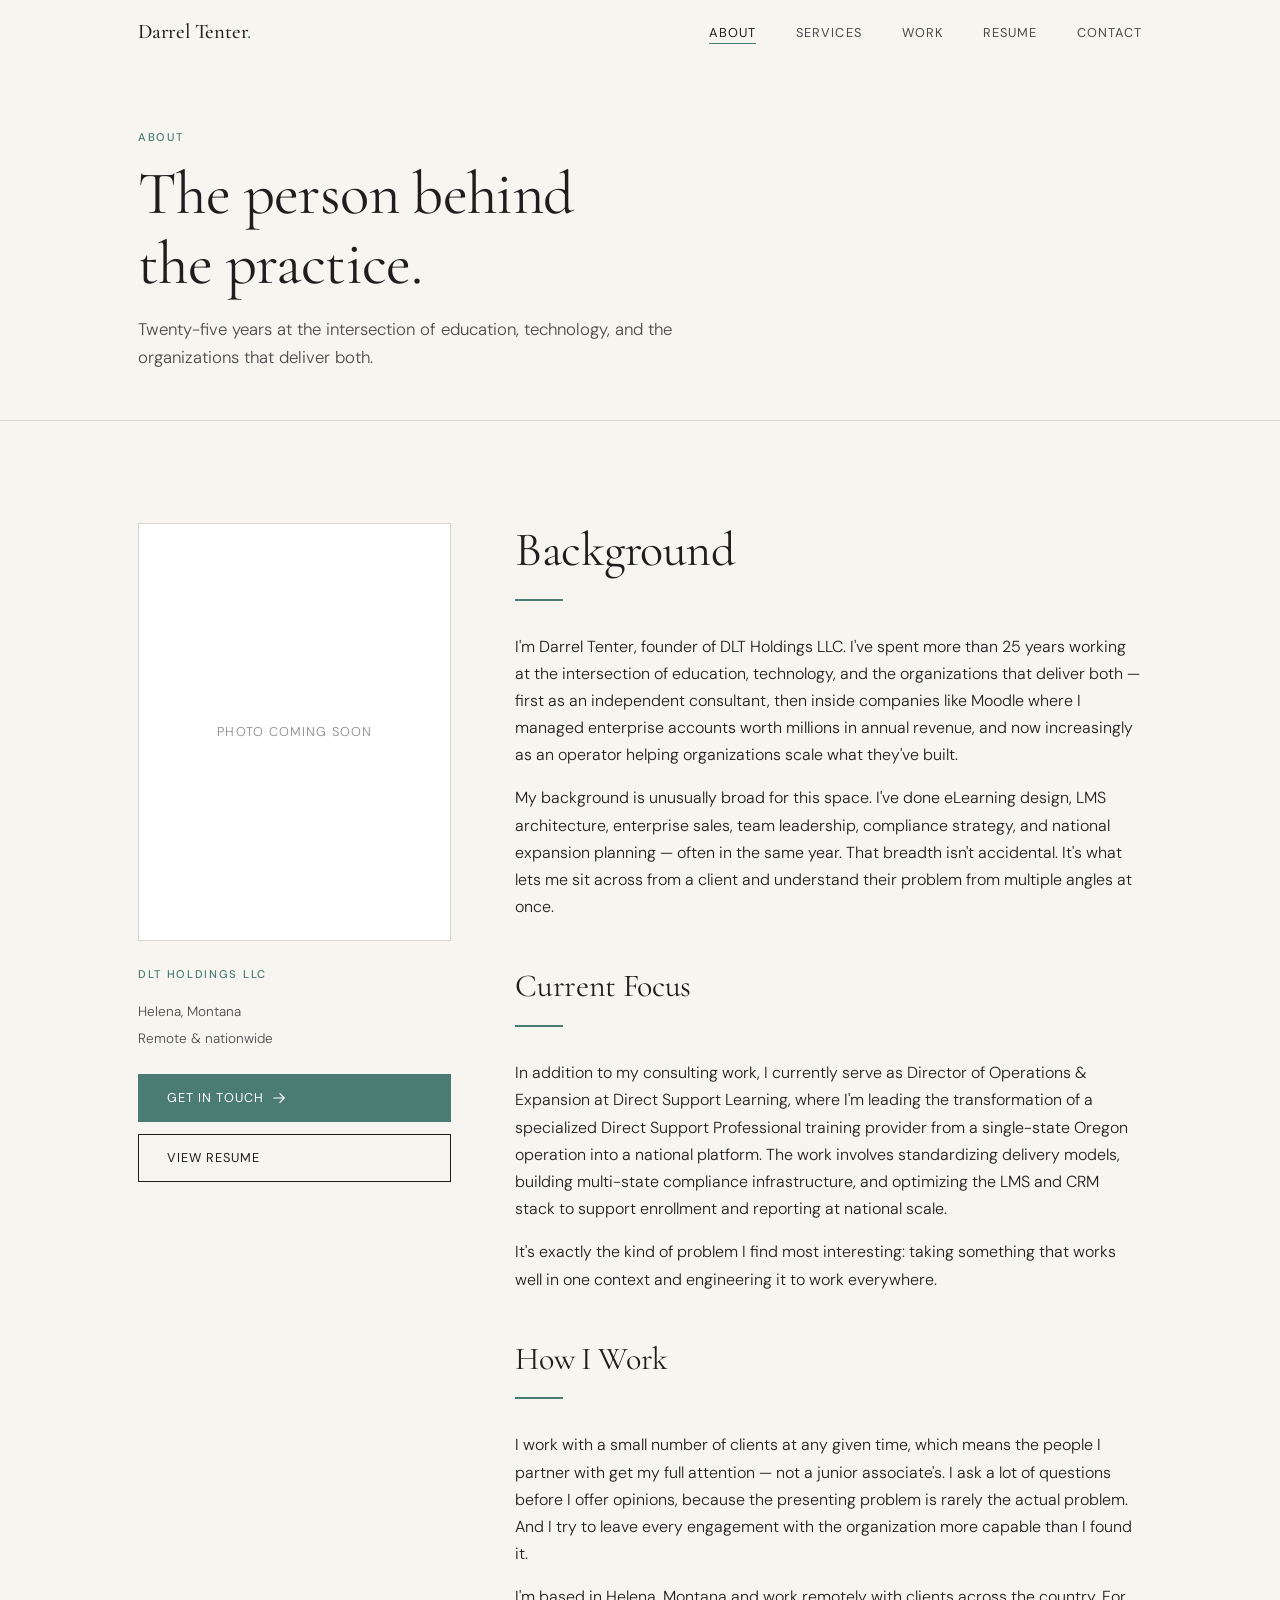
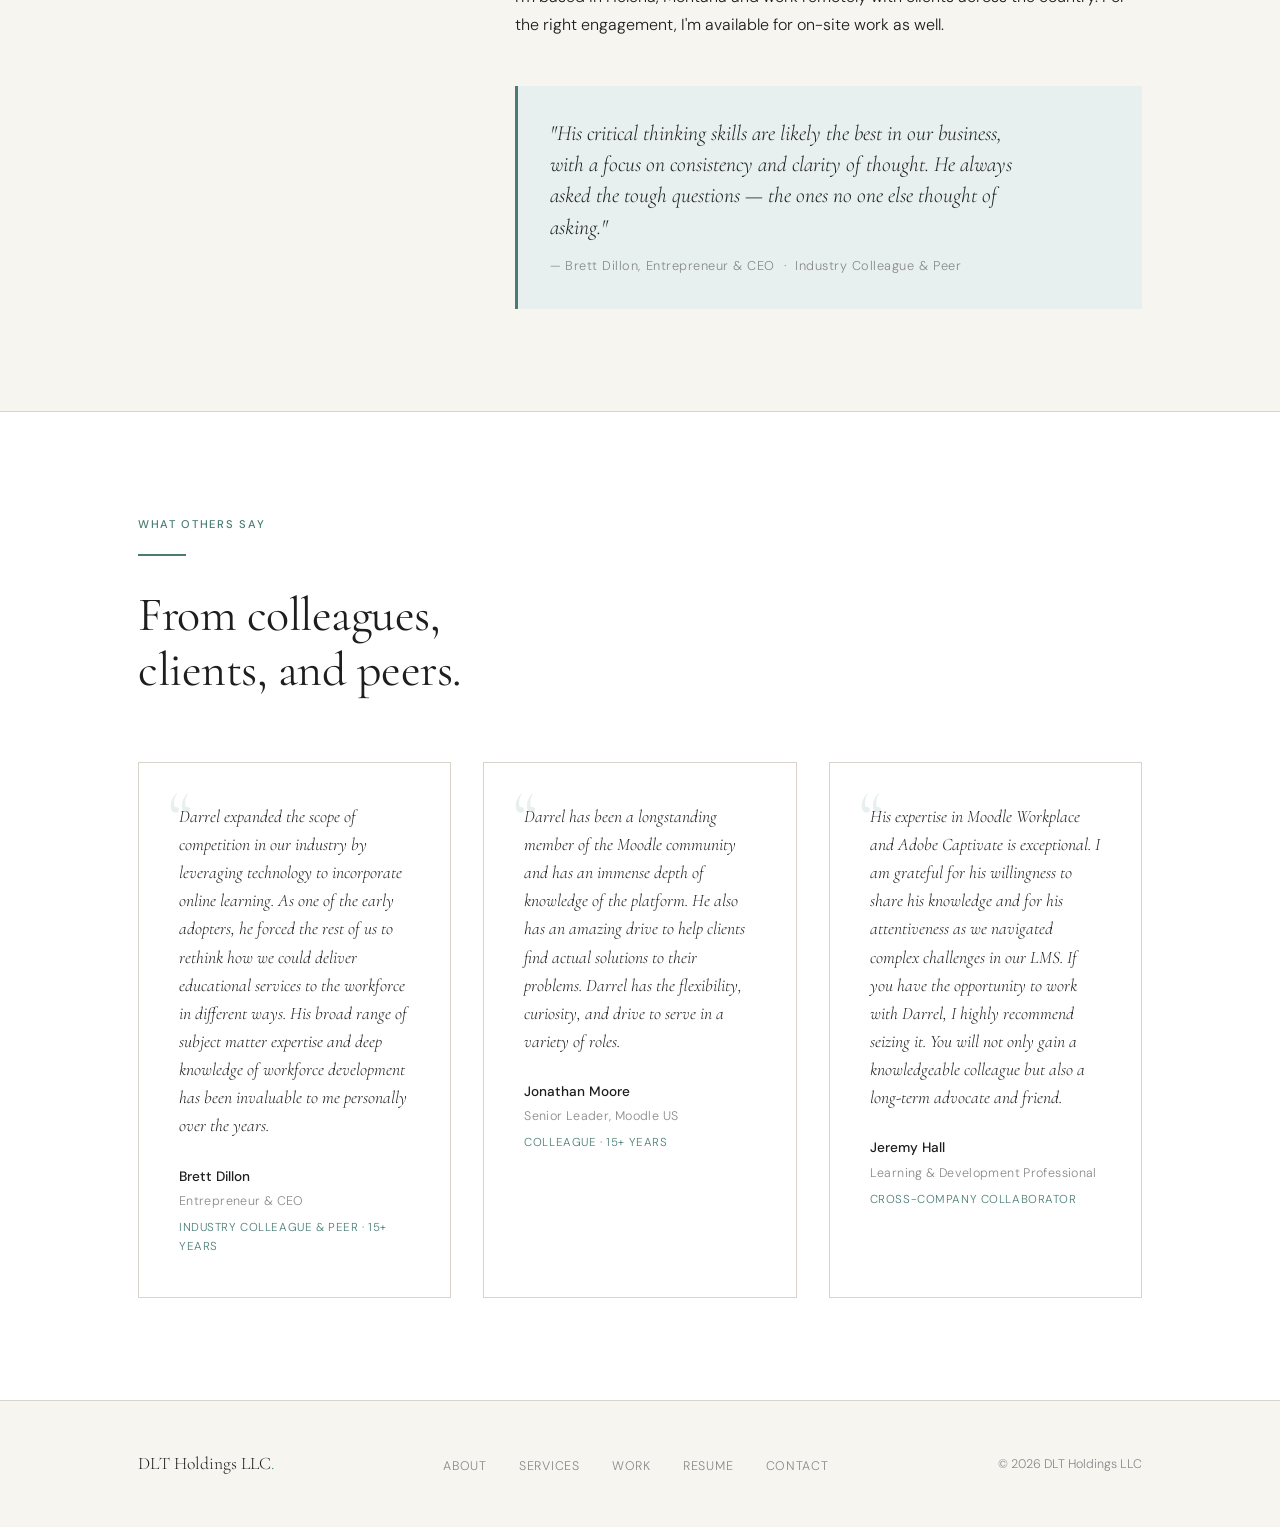
==== about.html @ 59900fb8 "Initial commit" ====
<!DOCTYPE html>
<html lang="en">
<head>
  <meta charset="UTF-8">
  <meta name="viewport" content="width=device-width, initial-scale=1.0">
  <meta name="description" content="About Darrel Tenter — EdTech consultant and strategic advisor. DLT Holdings LLC.">
  <link rel="icon" type="image/x-icon" href="favicon.ico">
  <title>About — Darrel Tenter</title>
  <link rel="stylesheet" href="css/styles.css">
</head>
<body>

  <nav class="site-nav" role="navigation" aria-label="Main navigation">
    <div class="nav-inner">
      <a href="index.html" class="nav-logo">Darrel Tenter<span>.</span></a>
      <ul class="nav-links">
        <li><a href="about.html">About</a></li>
        <li><a href="services.html">Services</a></li>
        <li><a href="work.html">Work</a></li>
        <li><a href="resume.html">Resume</a></li>
        <li><a href="contact.html">Contact</a></li>
      </ul>
      <button class="nav-toggle" aria-label="Toggle menu" aria-expanded="false">
        <span></span><span></span><span></span>
      </button>
    </div>
  </nav>
  <div class="nav-mobile" role="dialog" aria-label="Mobile navigation">
    <ul>
      <li><a href="about.html">About</a></li>
      <li><a href="services.html">Services</a></li>
      <li><a href="work.html">Work</a></li>
      <li><a href="resume.html">Resume</a></li>
      <li><a href="contact.html">Contact</a></li>
    </ul>
  </div>

  <main>

    <div class="page-hero">
      <div class="container">
        <span class="label">About</span>
        <h1>The person behind<br>the practice.</h1>
        <p>Twenty-five years at the intersection of education, technology, and the organizations that deliver both.</p>
      </div>
    </div>

    <section>
      <div class="container">
        <div class="about-grid">

          <div class="about-sidebar fade-up">
            <div class="about-photo">
              <!-- To add your photo: save it as assets/darrel-tenter.jpg, then replace the div below with:
                   <img src="assets/darrel-tenter.jpg" alt="Darrel Tenter"> -->
              <div class="about-photo-placeholder">Photo Coming Soon</div>
            </div>
            <div style="margin-top: 1.5rem;">
              <p class="label" style="margin-bottom: 0.25rem;">DLT Holdings LLC</p>
              <p style="font-size: 0.85rem; color: var(--mid);">Helena, Montana</p>
              <p style="font-size: 0.85rem; color: var(--mid); margin-top: 0.25rem;">Remote &amp; nationwide</p>
            </div>
            <div style="margin-top: 1.5rem; display: flex; flex-direction: column; gap: 0.75rem;">
              <a href="contact.html" class="btn btn-accent">Get in Touch
                <svg xmlns="http://www.w3.org/2000/svg" fill="none" viewBox="0 0 24 24" stroke-width="2" stroke="currentColor" style="width:14px;height:14px;"><path stroke-linecap="round" stroke-linejoin="round" d="M13.5 4.5 21 12m0 0-7.5 7.5M21 12H3"/></svg>
              </a>
              <a href="resume.html" class="btn">View Resume</a>
            </div>
          </div>

          <div class="about-content fade-up">

            <h2>Background</h2>
            <div class="rule"></div>
            <p>
              I'm Darrel Tenter, founder of DLT Holdings LLC. I've spent more than 25 years working
              at the intersection of education, technology, and the organizations that deliver both —
              first as an independent consultant, then inside companies like Moodle where I managed
              enterprise accounts worth millions in annual revenue, and now increasingly as an
              operator helping organizations scale what they've built.
            </p>
            <p>
              My background is unusually broad for this space. I've done eLearning design, LMS
              architecture, enterprise sales, team leadership, compliance strategy, and national
              expansion planning — often in the same year. That breadth isn't accidental. It's what
              lets me sit across from a client and understand their problem from multiple angles at once.
            </p>

            <h3 style="margin-top: 3rem; margin-bottom: 0.5rem;">Current Focus</h3>
            <div class="rule"></div>
            <p>
              In addition to my consulting work, I currently serve as Director of Operations &amp;
              Expansion at Direct Support Learning, where I'm leading the transformation of a
              specialized Direct Support Professional training provider from a single-state Oregon
              operation into a national platform. The work involves standardizing delivery models,
              building multi-state compliance infrastructure, and optimizing the LMS and CRM stack
              to support enrollment and reporting at national scale.
            </p>
            <p>
              It's exactly the kind of problem I find most interesting: taking something that works
              well in one context and engineering it to work everywhere.
            </p>

            <h3 style="margin-top: 3rem; margin-bottom: 0.5rem;">How I Work</h3>
            <div class="rule"></div>
            <p>
              I work with a small number of clients at any given time, which means the people
              I partner with get my full attention — not a junior associate's. I ask a lot of
              questions before I offer opinions, because the presenting problem is rarely the
              actual problem. And I try to leave every engagement with the organization more
              capable than I found it.
            </p>
            <p>
              I'm based in Helena, Montana and work remotely with clients across the country.
              For the right engagement, I'm available for on-site work as well.
            </p>

            <div style="margin-top: 3rem; padding: 2rem; background: var(--accent-light); border-left: 3px solid var(--accent);">
              <p style="font-family: var(--font-display); font-size: 1.35rem; font-style: italic; line-height: 1.45; color: var(--charcoal); max-width: 52ch;">
                "His critical thinking skills are likely the best in our business, with a focus on
                consistency and clarity of thought. He always asked the tough questions — the ones
                no one else thought of asking."
              </p>
              <p style="margin-top: 0.75rem; font-size: 0.8rem; color: var(--muted); letter-spacing: 0.04em;">— Brett Dillon, Entrepreneur &amp; CEO &nbsp;·&nbsp; Industry Colleague &amp; Peer</p>
            </div>

          </div>
        </div>
      </div>
    </section>

    <!-- Testimonials -->
    <section style="background: var(--white); border-top: 1px solid var(--rule);">
      <div class="container">
        <div class="section-header fade-up">
          <span class="label">What Others Say</span>
          <div class="rule"></div>
          <h2>From colleagues,<br>clients, and peers.</h2>
        </div>
        <div class="testimonials-grid">

          <div class="testimonial-card fade-up">
            <p class="testimonial-text">
              Darrel expanded the scope of competition in our industry by leveraging technology
              to incorporate online learning. As one of the early adopters, he forced the rest of
              us to rethink how we could deliver educational services to the workforce in different
              ways. His broad range of subject matter expertise and deep knowledge of workforce
              development has been invaluable to me personally over the years.
            </p>
            <div class="testimonial-attribution">
              <span class="testimonial-name">Brett Dillon</span>
              <span class="testimonial-role">Entrepreneur &amp; CEO</span>
              <span class="testimonial-relation">Industry Colleague &amp; Peer · 15+ years</span>
            </div>
          </div>

          <div class="testimonial-card fade-up">
            <p class="testimonial-text">
              Darrel has been a longstanding member of the Moodle community and has an immense
              depth of knowledge of the platform. He also has an amazing drive to help clients
              find actual solutions to their problems. Darrel has the flexibility, curiosity, and
              drive to serve in a variety of roles.
            </p>
            <div class="testimonial-attribution">
              <span class="testimonial-name">Jonathan Moore</span>
              <span class="testimonial-role">Senior Leader, Moodle US</span>
              <span class="testimonial-relation">Colleague · 15+ years</span>
            </div>
          </div>

          <div class="testimonial-card fade-up">
            <p class="testimonial-text">
              His expertise in Moodle Workplace and Adobe Captivate is exceptional. I am grateful
              for his willingness to share his knowledge and for his attentiveness as we navigated
              complex challenges in our LMS. If you have the opportunity to work with Darrel, I
              highly recommend seizing it. You will not only gain a knowledgeable colleague but
              also a long-term advocate and friend.
            </p>
            <div class="testimonial-attribution">
              <span class="testimonial-name">Jeremy Hall</span>
              <span class="testimonial-role">Learning &amp; Development Professional</span>
              <span class="testimonial-relation">Cross-company Collaborator</span>
            </div>
          </div>

        </div>
      </div>
    </section>

  </main>

  <footer class="site-footer">
    <div class="container">
      <div class="footer-inner">
        <div class="footer-logo">DLT Holdings LLC<span>.</span></div>
        <ul class="footer-nav">
          <li><a href="about.html">About</a></li>
          <li><a href="services.html">Services</a></li>
          <li><a href="work.html">Work</a></li>
          <li><a href="resume.html">Resume</a></li>
          <li><a href="contact.html">Contact</a></li>
        </ul>
        <p class="footer-copy">&copy; <span class="footer-year"></span> DLT Holdings LLC</p>
      </div>
    </div>
  </footer>

  <script src="js/main.js"></script>
</body>
</html>
---- css/styles.css ----
/* ============================================
   DLT Holdings LLC — Main Stylesheet
   darreltenter.com
   ============================================ */

@import url('https://fonts.googleapis.com/css2?family=Cormorant+Garamond:ital,wght@0,300;0,400;0,500;0,600;1,300;1,400&family=DM+Sans:wght@300;400;500&display=swap');

/* ── Variables ── */
:root {
  --cream:       #f7f5f0;
  --white:       #ffffff;
  --charcoal:    #1e1e1e;
  --mid:         #4a4a4a;
  --muted:       #8a8a8a;
  --rule:        #d8d4cc;
  --accent:      #4a7c74;
  --accent-light:#e8f0ef;
  --accent-dark: #355a54;

  --font-display: 'Cormorant Garamond', Georgia, serif;
  --font-body:    'DM Sans', system-ui, sans-serif;

  --max-width: 1100px;
  --gap:       clamp(1.5rem, 4vw, 3rem);
  --section:   clamp(4rem, 8vw, 8rem);
}

/* ── Reset ── */
*, *::before, *::after { box-sizing: border-box; margin: 0; padding: 0; }
html { scroll-behavior: smooth; }
body {
  background: var(--cream);
  color: var(--charcoal);
  font-family: var(--font-body);
  font-size: 1rem;
  font-weight: 300;
  line-height: 1.7;
  -webkit-font-smoothing: antialiased;
}
img { display: block; max-width: 100%; }
a { color: inherit; text-decoration: none; }

/* ── Typography ── */
h1, h2, h3, h4 {
  font-family: var(--font-display);
  font-weight: 400;
  line-height: 1.15;
  letter-spacing: -0.01em;
}
h1 { font-size: clamp(2.8rem, 6vw, 5rem); }
h2 { font-size: clamp(2rem, 4vw, 3rem); }
h3 { font-size: clamp(1.4rem, 2.5vw, 2rem); }
h4 { font-size: 1.25rem; font-weight: 500; font-family: var(--font-body); letter-spacing: 0; }

p { max-width: 65ch; }
p + p { margin-top: 1rem; }

.label {
  font-family: var(--font-body);
  font-size: 0.7rem;
  font-weight: 500;
  letter-spacing: 0.15em;
  text-transform: uppercase;
  color: var(--accent);
}

/* ── Layout ── */
.container {
  width: 100%;
  max-width: var(--max-width);
  margin: 0 auto;
  padding: 0 var(--gap);
}

section {
  padding: var(--section) 0;
}

.rule {
  width: 48px;
  height: 2px;
  background: var(--accent);
  margin: 1.25rem 0 2rem;
}

/* ── Navigation ── */
.site-nav {
  position: fixed;
  top: 0;
  left: 0;
  right: 0;
  z-index: 100;
  background: rgba(247, 245, 240, 0.92);
  backdrop-filter: blur(10px);
  -webkit-backdrop-filter: blur(10px);
  border-bottom: 1px solid transparent;
  transition: border-color 0.3s;
}
.site-nav.scrolled {
  border-bottom-color: var(--rule);
}
.nav-inner {
  display: flex;
  align-items: center;
  justify-content: space-between;
  height: 64px;
  max-width: var(--max-width);
  margin: 0 auto;
  padding: 0 var(--gap);
}
.nav-logo {
  font-family: var(--font-display);
  font-size: 1.3rem;
  font-weight: 500;
  letter-spacing: -0.01em;
  color: var(--charcoal);
  transition: color 0.2s;
}
.nav-logo:hover { color: var(--accent); }
.nav-logo span { color: var(--accent); }

.nav-links {
  display: flex;
  gap: 2.5rem;
  list-style: none;
}
.nav-links a {
  font-size: 0.8rem;
  font-weight: 400;
  letter-spacing: 0.08em;
  text-transform: uppercase;
  color: var(--mid);
  transition: color 0.2s;
  position: relative;
}
.nav-links a::after {
  content: '';
  position: absolute;
  bottom: -3px;
  left: 0;
  width: 0;
  height: 1px;
  background: var(--accent);
  transition: width 0.2s;
}
.nav-links a:hover { color: var(--charcoal); }
.nav-links a:hover::after { width: 100%; }
.nav-links a.active { color: var(--charcoal); }
.nav-links a.active::after { width: 100%; }

/* Hamburger */
.nav-toggle {
  display: none;
  flex-direction: column;
  gap: 5px;
  cursor: pointer;
  padding: 4px;
  background: none;
  border: none;
}
.nav-toggle span {
  display: block;
  width: 24px;
  height: 1.5px;
  background: var(--charcoal);
  transition: all 0.25s;
}
.nav-toggle.open span:nth-child(1) { transform: translateY(6.5px) rotate(45deg); }
.nav-toggle.open span:nth-child(2) { opacity: 0; }
.nav-toggle.open span:nth-child(3) { transform: translateY(-6.5px) rotate(-45deg); }

/* Mobile nav */
.nav-mobile {
  display: none;
  position: fixed;
  top: 64px;
  left: 0;
  right: 0;
  background: var(--cream);
  border-bottom: 1px solid var(--rule);
  padding: 1.5rem var(--gap) 2rem;
  z-index: 99;
  transform: translateY(-10px);
  opacity: 0;
  transition: all 0.25s ease;
  pointer-events: none;
}
.nav-mobile.open {
  transform: translateY(0);
  opacity: 1;
  pointer-events: all;
}
.nav-mobile ul {
  list-style: none;
  display: flex;
  flex-direction: column;
  gap: 1.25rem;
}
.nav-mobile a {
  font-size: 1.1rem;
  font-family: var(--font-display);
  color: var(--charcoal);
}

/* ── Buttons ── */
.btn {
  display: inline-flex;
  align-items: center;
  gap: 0.5rem;
  padding: 0.75rem 1.75rem;
  font-family: var(--font-body);
  font-size: 0.8rem;
  font-weight: 400;
  letter-spacing: 0.08em;
  text-transform: uppercase;
  border: 1.5px solid var(--charcoal);
  background: transparent;
  color: var(--charcoal);
  cursor: pointer;
  transition: all 0.25s;
}
.btn:hover {
  background: var(--charcoal);
  color: var(--cream);
}
.btn-accent {
  background: var(--accent);
  border-color: var(--accent);
  color: var(--white);
}
.btn-accent:hover {
  background: var(--accent-dark);
  border-color: var(--accent-dark);
  color: var(--white);
}
.btn svg {
  width: 14px;
  height: 14px;
  transition: transform 0.2s;
}
.btn:hover svg { transform: translateX(3px); }

/* ── Hero (home page) ── */
.hero {
  padding-top: calc(64px + var(--section));
  padding-bottom: var(--section);
  min-height: 90vh;
  display: flex;
  align-items: center;
}
.hero-inner {
  display: grid;
  grid-template-columns: 1fr 1fr;
  gap: 4rem;
  align-items: center;
}
.hero-eyebrow {
  display: flex;
  align-items: center;
  gap: 1rem;
  margin-bottom: 1.5rem;
}
.hero-eyebrow::before {
  content: '';
  display: block;
  width: 32px;
  height: 1.5px;
  background: var(--accent);
}
.hero h1 {
  margin-bottom: 1.5rem;
}
.hero h1 em {
  font-style: italic;
  color: var(--accent);
}
.hero-sub {
  font-size: 1.1rem;
  color: var(--mid);
  margin-bottom: 2.5rem;
  max-width: 48ch;
}
.hero-actions {
  display: flex;
  gap: 1rem;
  flex-wrap: wrap;
}
.hero-visual {
  display: flex;
  justify-content: flex-end;
}
.hero-card {
  background: var(--white);
  border: 1px solid var(--rule);
  padding: 2.5rem;
  max-width: 340px;
  width: 100%;
  position: relative;
}
.hero-card::before {
  content: '';
  position: absolute;
  top: -8px;
  left: -8px;
  right: 8px;
  bottom: 8px;
  border: 1px solid var(--accent);
  z-index: -1;
}
.hero-card-label {
  margin-bottom: 1.5rem;
}
.hero-card ul {
  list-style: none;
  display: flex;
  flex-direction: column;
  gap: 0.75rem;
}
.hero-card li {
  display: flex;
  align-items: flex-start;
  gap: 0.75rem;
  font-size: 0.9rem;
  color: var(--mid);
}
.hero-card li::before {
  content: '→';
  color: var(--accent);
  font-size: 0.85rem;
  margin-top: 0.05em;
  flex-shrink: 0;
}

/* ── Section Headers ── */
.section-header {
  margin-bottom: clamp(2.5rem, 5vw, 4rem);
}
.section-header .label {
  display: block;
  margin-bottom: 0.75rem;
}

/* ── Services Grid ── */
.services-grid {
  display: grid;
  grid-template-columns: repeat(auto-fit, minmax(280px, 1fr));
  gap: 1px;
  background: var(--rule);
  border: 1px solid var(--rule);
}
.service-item {
  background: var(--cream);
  padding: 2.5rem 2rem;
  transition: background 0.25s;
}
.service-item:hover {
  background: var(--white);
}
.service-icon {
  width: 36px;
  height: 36px;
  margin-bottom: 1.25rem;
  color: var(--accent);
}
.service-item h4 {
  margin-bottom: 0.75rem;
}
.service-item p {
  font-size: 0.9rem;
  color: var(--mid);
}

/* ── Work / Case Studies ── */
.work-grid {
  display: grid;
  grid-template-columns: repeat(auto-fit, minmax(300px, 1fr));
  gap: 2rem;
}
.case-card {
  background: var(--white);
  border: 1px solid var(--rule);
  overflow: hidden;
  transition: transform 0.25s, box-shadow 0.25s;
}
.case-card:hover {
  transform: translateY(-4px);
  box-shadow: 0 12px 40px rgba(0,0,0,0.07);
}
.case-card-header {
  height: 8px;
  background: var(--accent);
}
.case-card-body {
  padding: 2rem;
}
.case-card-tag {
  display: inline-block;
  background: var(--accent-light);
  color: var(--accent-dark);
  font-size: 0.7rem;
  font-weight: 500;
  letter-spacing: 0.1em;
  text-transform: uppercase;
  padding: 0.3rem 0.7rem;
  margin-bottom: 1rem;
}
.case-card h4 {
  margin-bottom: 0.75rem;
}
.case-card p {
  font-size: 0.9rem;
  color: var(--mid);
}
.case-card-coming {
  margin-top: 1.5rem;
  font-size: 0.75rem;
  letter-spacing: 0.08em;
  text-transform: uppercase;
  color: var(--muted);
}

/* ── About ── */
.about-grid {
  display: grid;
  grid-template-columns: 1fr 2fr;
  gap: 4rem;
  align-items: start;
}
.about-sidebar {
  position: sticky;
  top: 100px;
}
.about-photo {
  width: 100%;
  aspect-ratio: 3/4;
  background: var(--rule);
  position: relative;
  overflow: hidden;
}
.about-photo img {
  width: 100%;
  height: 100%;
  object-fit: cover;
}
.about-photo-placeholder {
  width: 100%;
  height: 100%;
  display: flex;
  align-items: center;
  justify-content: center;
  color: var(--muted);
  font-size: 0.8rem;
  letter-spacing: 0.08em;
  text-transform: uppercase;
  background: var(--white);
  border: 1px solid var(--rule);
}
.about-content h2 { margin-bottom: 0.5rem; }
.about-content .rule { margin: 1.25rem 0 2rem; }

/* ── Resume ── */
.resume-section {
  margin-bottom: 3rem;
  padding-bottom: 3rem;
  border-bottom: 1px solid var(--rule);
}
.resume-section:last-child {
  border-bottom: none;
}
.resume-section h3 {
  font-size: 1.5rem;
  margin-bottom: 1.5rem;
}
.resume-entry {
  display: grid;
  grid-template-columns: 200px 1fr;
  gap: 2rem;
  margin-bottom: 2rem;
}
.resume-entry:last-child { margin-bottom: 0; }
.resume-meta {
  text-align: right;
}
.resume-meta time {
  display: block;
  font-size: 0.8rem;
  font-weight: 400;
  letter-spacing: 0.05em;
  color: var(--muted);
  margin-bottom: 0.25rem;
}
.resume-meta .org {
  font-size: 0.85rem;
  color: var(--mid);
  font-weight: 500;
}
.resume-body h4 { margin-bottom: 0.5rem; }
.resume-body p { font-size: 0.9rem; color: var(--mid); }
.resume-skills {
  display: flex;
  flex-wrap: wrap;
  gap: 0.5rem;
  margin-top: 1rem;
}
.skill-tag {
  background: var(--accent-light);
  color: var(--accent-dark);
  font-size: 0.75rem;
  font-weight: 500;
  letter-spacing: 0.05em;
  padding: 0.3rem 0.8rem;
  border-radius: 2px;
}

/* ── Contact ── */
.contact-grid {
  display: grid;
  grid-template-columns: 1fr 1.5fr;
  gap: 5rem;
  align-items: start;
}
.contact-info h3 {
  font-size: 1.5rem;
  margin-bottom: 0.5rem;
}
.contact-info p {
  color: var(--mid);
  font-size: 0.95rem;
  margin-bottom: 2rem;
}
.contact-detail {
  display: flex;
  flex-direction: column;
  gap: 1rem;
  margin-bottom: 2rem;
}
.contact-detail a {
  display: flex;
  align-items: center;
  gap: 0.75rem;
  font-size: 0.9rem;
  color: var(--mid);
  transition: color 0.2s;
}
.contact-detail a:hover { color: var(--accent); }
.contact-detail svg {
  width: 16px;
  height: 16px;
  color: var(--accent);
  flex-shrink: 0;
}

/* Form */
.contact-form {
  display: flex;
  flex-direction: column;
  gap: 1.25rem;
}
.form-row {
  display: grid;
  grid-template-columns: 1fr 1fr;
  gap: 1.25rem;
}
.form-group {
  display: flex;
  flex-direction: column;
  gap: 0.4rem;
}
.form-group label {
  font-size: 0.72rem;
  font-weight: 500;
  letter-spacing: 0.1em;
  text-transform: uppercase;
  color: var(--mid);
}
.form-group input,
.form-group textarea,
.form-group select {
  background: var(--white);
  border: 1px solid var(--rule);
  padding: 0.75rem 1rem;
  font-family: var(--font-body);
  font-size: 0.95rem;
  font-weight: 300;
  color: var(--charcoal);
  outline: none;
  transition: border-color 0.2s;
  border-radius: 0;
  -webkit-appearance: none;
}
.form-group input:focus,
.form-group textarea:focus,
.form-group select:focus {
  border-color: var(--accent);
}
.form-group textarea {
  resize: vertical;
  min-height: 130px;
}
.form-success {
  display: none;
  background: var(--accent-light);
  border: 1px solid var(--accent);
  padding: 1rem 1.25rem;
  color: var(--accent-dark);
  font-size: 0.9rem;
}

/* ── Page Hero (inner pages) ── */
.page-hero {
  padding-top: calc(64px + 4rem);
  padding-bottom: 3rem;
  border-bottom: 1px solid var(--rule);
}
.page-hero .label { display: block; margin-bottom: 0.75rem; }
.page-hero h1 { font-size: clamp(2.2rem, 5vw, 3.8rem); }
.page-hero p {
  color: var(--mid);
  font-size: 1.05rem;
  max-width: 56ch;
  margin-top: 1rem;
}

/* ── Footer ── */
.site-footer {
  border-top: 1px solid var(--rule);
  padding: 3rem 0;
  margin-top: 0;
}
.footer-inner {
  display: flex;
  align-items: center;
  justify-content: space-between;
  flex-wrap: wrap;
  gap: 1.5rem;
}
.footer-logo {
  font-family: var(--font-display);
  font-size: 1.1rem;
  color: var(--charcoal);
}
.footer-logo span { color: var(--accent); }
.footer-nav {
  display: flex;
  gap: 2rem;
  list-style: none;
}
.footer-nav a {
  font-size: 0.78rem;
  letter-spacing: 0.06em;
  text-transform: uppercase;
  color: var(--muted);
  transition: color 0.2s;
}
.footer-nav a:hover { color: var(--charcoal); }
.footer-copy {
  font-size: 0.78rem;
  color: var(--muted);
}

/* ── Animations ── */
.fade-up {
  opacity: 0;
  transform: translateY(24px);
  transition: opacity 0.6s ease, transform 0.6s ease;
}
.fade-up.visible {
  opacity: 1;
  transform: translateY(0);
}
.fade-up:nth-child(2) { transition-delay: 0.1s; }
.fade-up:nth-child(3) { transition-delay: 0.2s; }
.fade-up:nth-child(4) { transition-delay: 0.3s; }

/* ── Responsive ── */
@media (max-width: 768px) {
  .nav-links { display: none; }
  .nav-toggle { display: flex; }
  .nav-mobile { display: block; }

  .hero-inner {
    grid-template-columns: 1fr;
    gap: 2.5rem;
  }
  .hero-visual { justify-content: flex-start; }
  .hero-card { max-width: 100%; }
  .hero-card::before { display: none; }

  .about-grid {
    grid-template-columns: 1fr;
    gap: 2.5rem;
  }
  .about-sidebar { position: static; }
  .about-photo { max-width: 280px; aspect-ratio: 1/1; }

  .contact-grid {
    grid-template-columns: 1fr;
    gap: 3rem;
  }

  .resume-entry {
    grid-template-columns: 1fr;
    gap: 0.5rem;
  }
  .resume-meta { text-align: left; }

  .form-row { grid-template-columns: 1fr; }

  .footer-inner { flex-direction: column; align-items: flex-start; gap: 1rem; }
  .footer-nav { flex-wrap: wrap; gap: 1rem; }
}

@media (max-width: 480px) {
  .hero-actions { flex-direction: column; }
  .btn { width: 100%; justify-content: center; }
}

/* ── Testimonials ── */
.testimonials-grid {
  display: grid;
  grid-template-columns: repeat(auto-fit, minmax(300px, 1fr));
  gap: 2rem;
}
.testimonial-card {
  background: var(--white);
  border: 1px solid var(--rule);
  padding: 2.5rem;
  position: relative;
}
.testimonial-card::before {
  content: '\201C';
  font-family: var(--font-display);
  font-size: 5rem;
  line-height: 1;
  color: var(--accent-light);
  position: absolute;
  top: 1rem;
  left: 1.75rem;
  pointer-events: none;
}
.testimonial-text {
  font-family: var(--font-display);
  font-size: 1.1rem;
  font-style: italic;
  line-height: 1.6;
  color: var(--charcoal);
  margin-bottom: 1.5rem;
  position: relative;
  z-index: 1;
}
.testimonial-attribution {
  display: flex;
  flex-direction: column;
  gap: 0.2rem;
}
.testimonial-name {
  font-size: 0.85rem;
  font-weight: 500;
  color: var(--charcoal);
}
.testimonial-role {
  font-size: 0.78rem;
  color: var(--muted);
  letter-spacing: 0.03em;
}
.testimonial-relation {
  font-size: 0.72rem;
  color: var(--accent);
  letter-spacing: 0.05em;
  text-transform: uppercase;
  margin-top: 0.15rem;
}

/* Home page pull-quote */
.pull-quote {
  border-left: 3px solid var(--accent);
  padding: 1.5rem 2rem;
  background: var(--white);
}
.pull-quote p {
  font-family: var(--font-display);
  font-size: 1.25rem;
  font-style: italic;
  line-height: 1.5;
  color: var(--charcoal);
  max-width: 70ch;
}
.pull-quote cite {
  display: block;
  margin-top: 0.75rem;
  font-size: 0.8rem;
  font-style: normal;
  color: var(--muted);
  letter-spacing: 0.04em;
}

/* Who I Work With */
.clients-grid {
  display: grid;
  grid-template-columns: repeat(auto-fit, minmax(220px, 1fr));
  gap: 1px;
  background: var(--rule);
  border: 1px solid var(--rule);
  margin-top: 2.5rem;
}
.client-type {
  background: var(--cream);
  padding: 2rem 1.75rem;
  transition: background 0.2s;
}
.client-type:hover { background: var(--white); }
.client-type h4 {
  font-size: 1rem;
  margin-bottom: 0.4rem;
}
.client-type p {
  font-size: 0.85rem;
  color: var(--mid);
}

/* ── Print (Resume) ── */
@media print {
  .site-nav, .site-footer, .btn, .page-hero .label { display: none; }
  body { background: white; }
  .page-hero { padding-top: 1rem; border: none; }
  .resume-entry { grid-template-columns: 160px 1fr; }
}
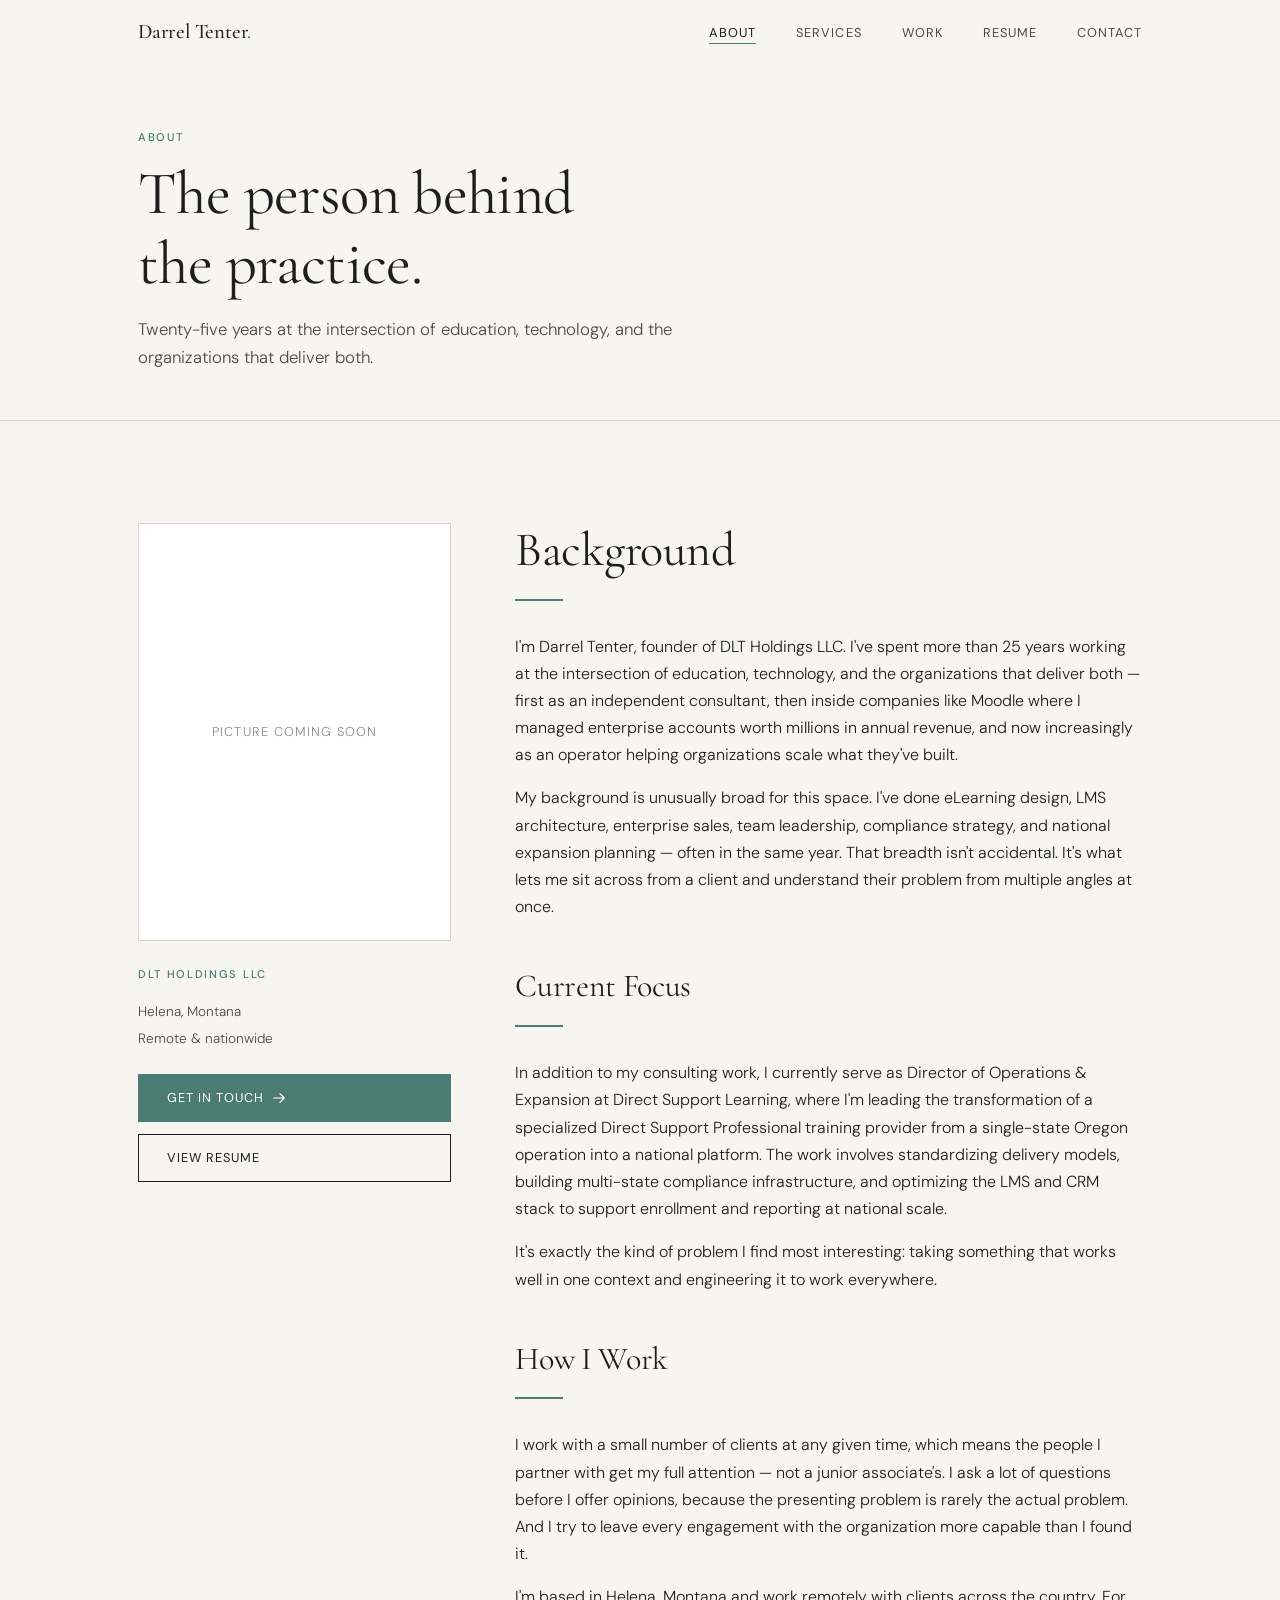
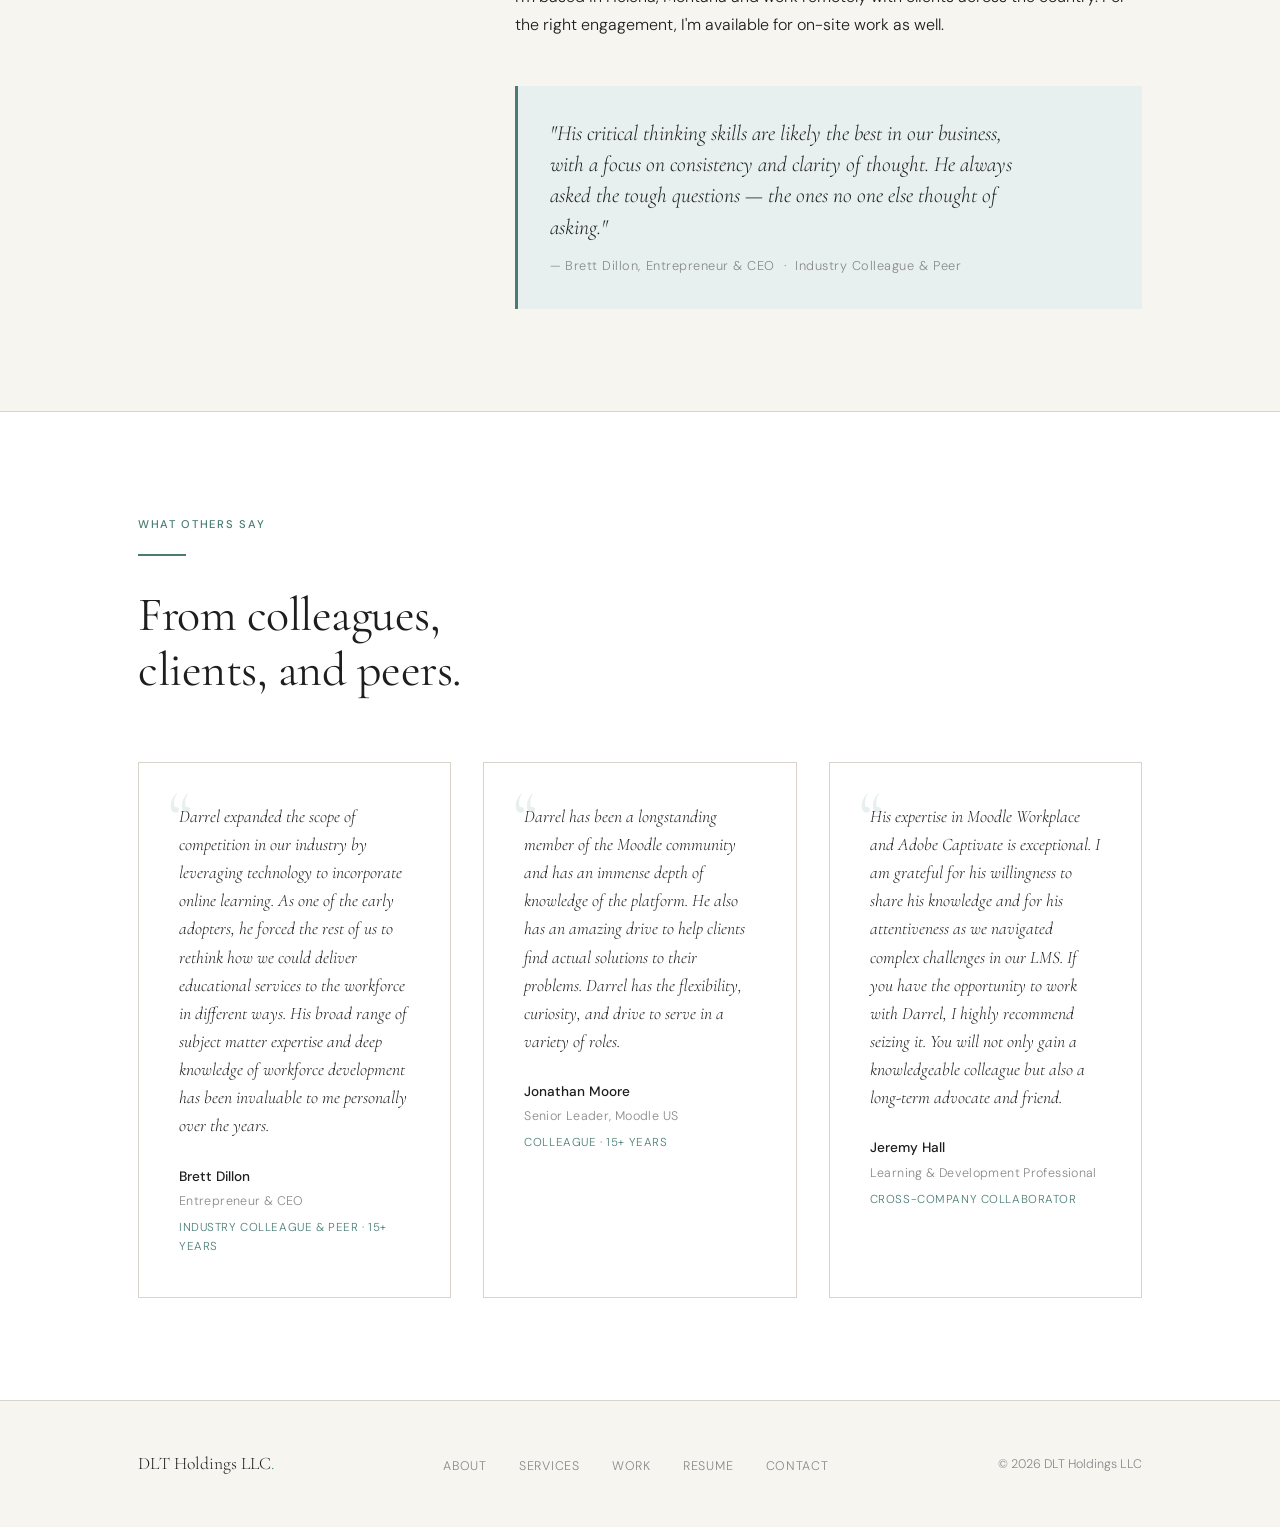
==== commit 930dc93a: "Update about.html" ====
--- a/about.html
+++ b/about.html
@@ -3,9 +3,9 @@
 <head>
   <meta charset="UTF-8">
   <meta name="viewport" content="width=device-width, initial-scale=1.0">
-  <meta name="description" content="About Darrel Tenter — EdTech consultant and strategic advisor. DLT Holdings LLC.">
+  <meta name="description" content="25+ years at the intersection of education, technology, and organizational growth. Founder of DLT Holdings LLC. Currently leading national expansion at Direct Support Learning.">
   <link rel="icon" type="image/x-icon" href="favicon.ico">
-  <title>About — Darrel Tenter</title>
+  <title>About Darrel Tenter — EdTech Consultant, LMS Architect &amp; Operator</title>
   <link rel="stylesheet" href="css/styles.css">
 </head>
 <body>
@@ -53,7 +53,7 @@
             <div class="about-photo">
               <!-- To add your photo: save it as assets/darrel-tenter.jpg, then replace the div below with:
                    <img src="assets/darrel-tenter.jpg" alt="Darrel Tenter"> -->
-              <div class="about-photo-placeholder">Photo Coming Soon</div>
+              <div class="about-photo-placeholder">Picture Coming Soon</div>
             </div>
             <div style="margin-top: 1.5rem;">
               <p class="label" style="margin-bottom: 0.25rem;">DLT Holdings LLC</p>
@@ -207,4 +207,4 @@
 
   <script src="js/main.js"></script>
 </body>
-</html>
+</html>
